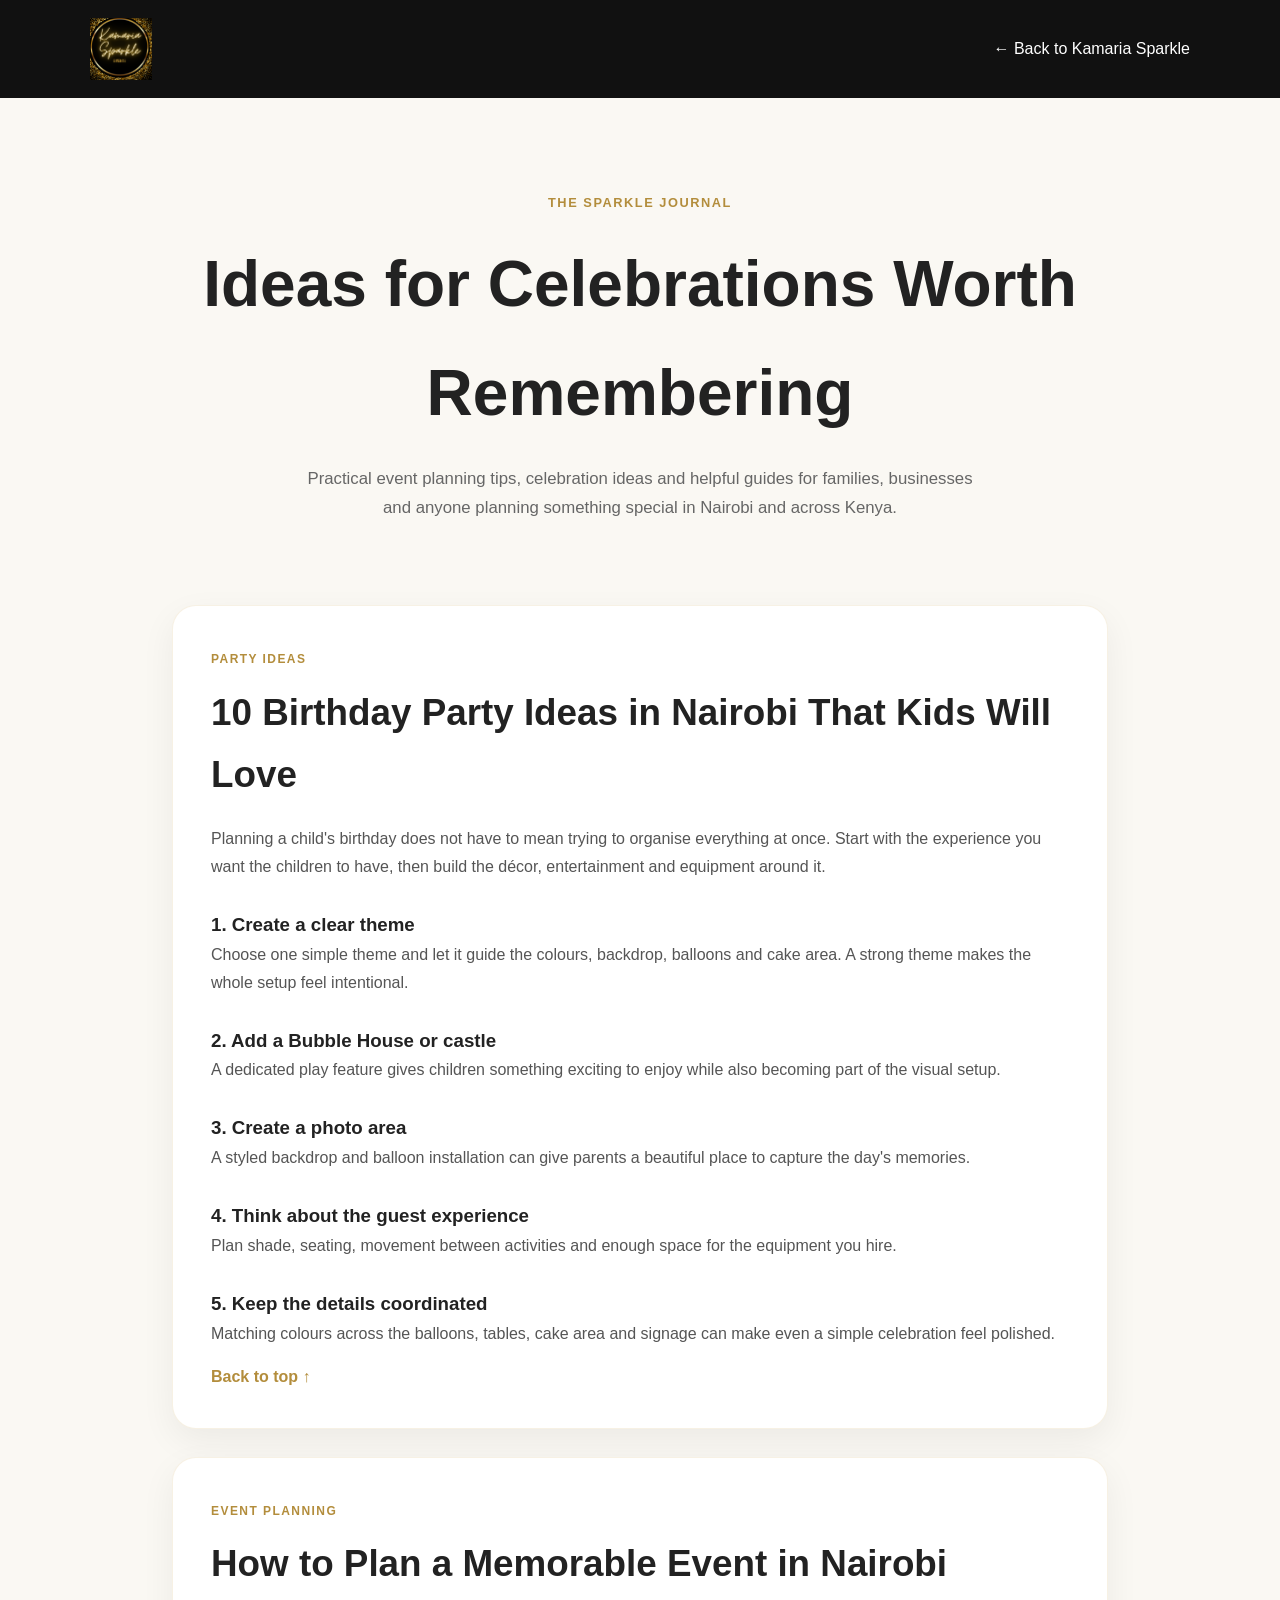
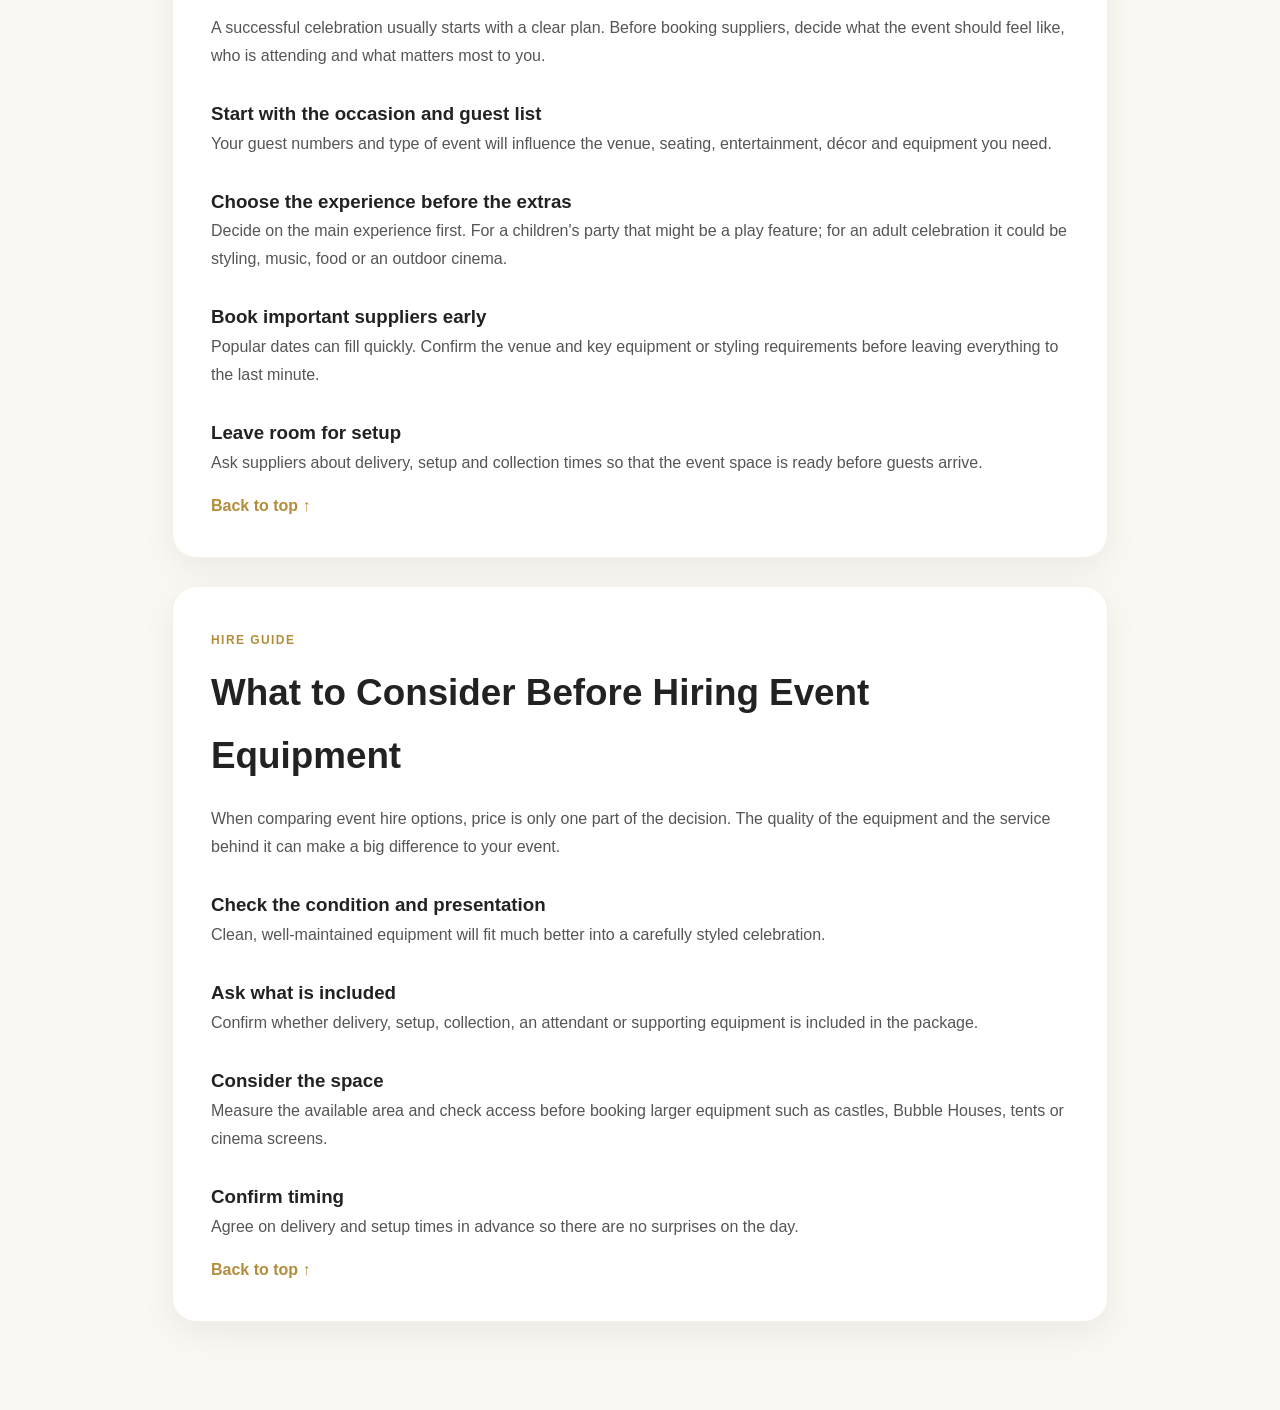
==== journal.html @ 09fc61fb "Add Sparkle Journal and update navigation" ====
<!DOCTYPE html>
<html lang="en">
<head>
<meta charset="UTF-8">
<meta name="viewport" content="width=device-width, initial-scale=1.0">
<title>The Sparkle Journal | Kamaria Sparkle Events</title>
<meta name="description" content="Event planning ideas, party tips, décor inspiration and event hire guides from Kamaria Sparkle Events in Nairobi, Kenya.">
<link rel="icon" href="assets/images/logos/logo.png">
<link rel="stylesheet" href="assets/css/style.css">
<style>
body{margin:0;background:#faf8f3;color:#222;font-family:Arial,sans-serif}
.topbar{background:#111;color:#fff;padding:18px 22px}
.topbar-inner{max-width:1100px;margin:auto;display:flex;align-items:center;justify-content:space-between;gap:20px}
.topbar img{height:62px;width:auto}
.topbar a{color:#fff;text-decoration:none}
.journal-wrap{max-width:980px;margin:0 auto;padding:60px 22px}
.journal-hero{text-align:center;padding:30px 0 55px}
.journal-hero .tag{display:inline-block;color:#b38d3c;font-weight:700;letter-spacing:.12em;text-transform:uppercase;font-size:.8rem;margin-bottom:16px}
.journal-hero h1{font-size:clamp(2.3rem,5vw,4rem);margin:0 0 18px}
.journal-hero p{max-width:680px;margin:auto;line-height:1.7;color:#666;font-size:1.05rem}
.article{background:#fff;border-radius:24px;padding:38px;margin:28px 0;box-shadow:0 12px 35px rgba(0,0,0,.06);border:1px solid rgba(199,163,77,.15)}
.article .category{color:#b38d3c;font-size:.75rem;font-weight:700;letter-spacing:.12em}
.article h2{font-size:clamp(1.6rem,3vw,2.3rem);margin:10px 0 18px}
.article h3{margin-top:28px}
.article p,.article li{line-height:1.75;color:#555}
.back{display:inline-flex;margin-top:15px;color:#b38d3c;font-weight:700;text-decoration:none}
@media(max-width:650px){.topbar-inner{flex-direction:column}.article{padding:26px}}
</style>
</head>
<body>
<header class="topbar">
<div class="topbar-inner">
<a href="index.html"><img src="assets/images/logos/logo-header.png" alt="Kamaria Sparkle Events"></a>
<a href="index.html">← Back to Kamaria Sparkle</a>
</div>
</header>
<main class="journal-wrap">
<section class="journal-hero">
<span class="tag">The Sparkle Journal</span>
<h1>Ideas for Celebrations Worth Remembering</h1>
<p>Practical event planning tips, celebration ideas and helpful guides for families, businesses and anyone planning something special in Nairobi and across Kenya.</p>
</section>
<article class="article" id="birthday-party-ideas">
<span class="category">PARTY IDEAS</span>
<h2>10 Birthday Party Ideas in Nairobi That Kids Will Love</h2>
<p>Planning a child's birthday does not have to mean trying to organise everything at once. Start with the experience you want the children to have, then build the décor, entertainment and equipment around it.</p>
<h3>1. Create a clear theme</h3>
<p>Choose one simple theme and let it guide the colours, backdrop, balloons and cake area. A strong theme makes the whole setup feel intentional.</p>
<h3>2. Add a Bubble House or castle</h3>
<p>A dedicated play feature gives children something exciting to enjoy while also becoming part of the visual setup.</p>
<h3>3. Create a photo area</h3>
<p>A styled backdrop and balloon installation can give parents a beautiful place to capture the day's memories.</p>
<h3>4. Think about the guest experience</h3>
<p>Plan shade, seating, movement between activities and enough space for the equipment you hire.</p>
<h3>5. Keep the details coordinated</h3>
<p>Matching colours across the balloons, tables, cake area and signage can make even a simple celebration feel polished.</p>
<a class="back" href="#top">Back to top ↑</a>
</article>
<article class="article" id="event-planning-nairobi">
<span class="category">EVENT PLANNING</span>
<h2>How to Plan a Memorable Event in Nairobi</h2>
<p>A successful celebration usually starts with a clear plan. Before booking suppliers, decide what the event should feel like, who is attending and what matters most to you.</p>
<h3>Start with the occasion and guest list</h3>
<p>Your guest numbers and type of event will influence the venue, seating, entertainment, décor and equipment you need.</p>
<h3>Choose the experience before the extras</h3>
<p>Decide on the main experience first. For a children's party that might be a play feature; for an adult celebration it could be styling, music, food or an outdoor cinema.</p>
<h3>Book important suppliers early</h3>
<p>Popular dates can fill quickly. Confirm the venue and key equipment or styling requirements before leaving everything to the last minute.</p>
<h3>Leave room for setup</h3>
<p>Ask suppliers about delivery, setup and collection times so that the event space is ready before guests arrive.</p>
<a class="back" href="#top">Back to top ↑</a>
</article>
<article class="article" id="event-equipment-hire">
<span class="category">HIRE GUIDE</span>
<h2>What to Consider Before Hiring Event Equipment</h2>
<p>When comparing event hire options, price is only one part of the decision. The quality of the equipment and the service behind it can make a big difference to your event.</p>
<h3>Check the condition and presentation</h3>
<p>Clean, well-maintained equipment will fit much better into a carefully styled celebration.</p>
<h3>Ask what is included</h3>
<p>Confirm whether delivery, setup, collection, an attendant or supporting equipment is included in the package.</p>
<h3>Consider the space</h3>
<p>Measure the available area and check access before booking larger equipment such as castles, Bubble Houses, tents or cinema screens.</p>
<h3>Confirm timing</h3>
<p>Agree on delivery and setup times in advance so there are no surprises on the day.</p>
<a class="back" href="#top">Back to top ↑</a>
</article>
</main>
</body>
</html>
---- assets/css/style.css ----
/* ==========================================================
   KAMARIA SPARKLE EVENTS
   Version 3.0
   Luxury Theme
========================================================== */

/* ==========================================================
   GOOGLE FONT
========================================================== */

@import url('https://fonts.googleapis.com/css2?family=Poppins:wght@300;400;500;600;700&display=swap');

/* ==========================================================
   ROOT VARIABLES
========================================================== */

:root{

    --primary:#C8A95A;

    --secondary:#F8F5F0;

    --accent:#E8D9C5;

    --dark:#2F2F2F;

    --light:#FFFFFF;

    --text:#666666;

    --border:#ECECEC;

    --shadow:0 15px 35px rgba(0,0,0,.08);

    --radius:18px;

    --transition:.35s ease;

}

/* ==========================================================
   RESET
========================================================== */

*{

    margin:0;

    padding:0;

    box-sizing:border-box;

}

html{

    scroll-behavior:smooth;

}

body{

    font-family:'Poppins',sans-serif;

    background:var(--secondary);

    color:var(--dark);

    line-height:1.7;

    overflow-x:hidden;

}

img{

    width:100%;

    display:block;

}

a{

    text-decoration:none;

    color:inherit;

}

ul{

    list-style:none;

}

.container{

    width:min(1200px,90%);

    margin:auto;

}

/* ==========================================================
   SECTION TITLES
========================================================== */

.section-header{

    text-align:center;

    margin-bottom:60px;

}

.section-header h2{

    font-size:2.5rem;

    color:var(--dark);

    margin-bottom:15px;

    font-weight:700;

}

.section-header p{

    max-width:700px;

    margin:auto;

    color:var(--text);

    font-size:1.05rem;

}
/* ==========================================================
   HEADER
========================================================== */

#header{

    position:fixed;

    top:18px;

    left:50%;

    transform:translateX(-50%);

    width:min(1280px,95%);

    z-index:9999;

    transition:all .35s ease;

}

#header.scrolled{

    top:10px;

}

/* ==========================================================
   NAVBAR
========================================================== */

.navbar{

    display:flex;

    align-items:center;

    justify-content:space-between;

    min-height:82px;

    padding:0 30px;

    background:rgba(18,18,18,.96);

    backdrop-filter:blur(18px);

    -webkit-backdrop-filter:blur(18px);

    border-radius:22px;

    border:1px solid rgba(255,255,255,.08);

    box-shadow:0 18px 40px rgba(0,0,0,.18);

    transition:all .35s ease;

}

/* ==========================================================
   LOGO
========================================================== */

.logo{

    display:flex;

    align-items:center;

    flex-shrink:0;

}

.logo img{

    width:150px;

    transition:all .35s ease;

}

.logo:hover img{

    transform:scale(1.04);

}

/* ==========================================================
   NAVIGATION
========================================================== */

.nav-links{

    display:flex;

    align-items:center;

    gap:48px;

}

.nav-links li{

    list-style:none;

}

.nav-links a{

    position:relative;

    display:flex;

    align-items:center;

    gap:10px;

    color:#FFFFFF;

    font-size:.96rem;

    font-weight:500;

    transition:all .35s ease;

}

.nav-links a span{

    transition:all .35s ease;

}

/* ==========================================================
   ICONS
========================================================== */

.nav-links a i{

    color:var(--primary);

    font-size:16px;

    transition:all .35s ease;

}

/* ==========================================================
   HOVER
========================================================== */

.nav-links a:hover{

    color:var(--primary);

}

.nav-links a:hover i{

    color:#FFD979;

    transform:translateY(-2px) scale(1.08);

}

/* ==========================================================
   ACTIVE MENU
========================================================== */

.nav-links a.active{

    color:#FFFFFF;

}

.nav-links a.active i{

    color:#FFD979;

}

/* ==========================================================
   UNDERLINE ANIMATION
========================================================== */

.nav-links a::after{

    content:"";

    position:absolute;

    left:0;

    bottom:-10px;

    width:0;

    height:2px;

    background:var(--primary);

    border-radius:20px;

    transition:all .35s ease;

}

.nav-links a:hover::after,

.nav-links a.active::after{

    width:100%;

}
/* ==========================================================
   RIGHT SIDE
========================================================== */

.nav-right{

    display:flex;

    align-items:center;

    gap:18px;

}

/* ==========================================================
   BOOK NOW BUTTON
========================================================== */

.nav-btn{

    display:flex;

    align-items:center;

    justify-content:center;

    gap:10px;

    background:var(--primary);

    color:#FFFFFF;

    padding:14px 32px;

    border-radius:50px;

    font-size:.95rem;

    font-weight:600;

    box-shadow:0 12px 28px rgba(200,169,90,.30);

    transition:all .35s ease;

}

.nav-btn i{

    font-size:18px;

}

.nav-btn:hover{

    background:#D6B05C;

    color:#FFFFFF;

    transform:translateY(-3px);

    box-shadow:0 18px 38px rgba(200,169,90,.45);

}

/* ==========================================================
   MOBILE MENU BUTTON
========================================================== */

.menu-toggle{

    display:none;

    align-items:center;

    justify-content:center;

    width:48px;

    height:48px;

    border:none;

    background:transparent;

    color:#FFFFFF;

    border-radius:12px;

    cursor:pointer;

    transition:all .35s ease;

}

.menu-toggle i{

    font-size:24px;

}

.menu-toggle:hover{

    background:rgba(255,255,255,.08);

}

/* ==========================================================
   TABLET
========================================================== */

@media(max-width:1100px){

    .navbar{

        padding:0 22px;

    }

    .nav-links{

        gap:30px;

    }

}



/* ==========================================================
   MOBILE
========================================================== */

@media(max-width:992px){

    .menu-toggle{

        display:flex;

    }

    .nav-btn{

        display:none;

    }

    .nav-links{

        position:absolute;

        top:95px;

        left:50%;

        transform:translate(-50%,-20px);

        width:95%;

        z-index:10000;

        display:flex;

        flex-direction:column;

        align-items:flex-start;

        gap:0;

        padding:18px 0;

        background:#181818;

        border-radius:22px;

        border:1px solid rgba(255,255,255,.08);

        box-shadow:0 18px 40px rgba(0,0,0,.28);

        opacity:0;

        visibility:hidden;

        pointer-events:none;

        transition:
         opacity .35s ease,
         transform .35s ease,
         visibility .35s ease;

    }

    .nav-links.active{

        opacity:1;

        visibility:visible;

        pointer-events:auto;
        transform:translate(-50%,0);
        z-index:10000;

    }

    .nav-links li{

        width:100%;

    }

    .nav-links a{

        width:100%;

        justify-content:flex-start;

        padding:16px 28px;

    }

    .nav-links a:hover{

        background:rgba(255,255,255,.05);

    }

    .nav-links a::after{

        display:none;

    }

}

/* ==========================================================
   SMALL TABLETS
========================================================== */

@media(max-width:768px){

    #header{

        width:96%;

        top:10px;

    }

    .navbar{

        min-height:76px;

    }

    .logo img{

        width:135px;

    }

}

/* ==========================================================
   PHONES
========================================================== */

@media(max-width:480px){

    .navbar{

        padding:0 18px;

    }

    .logo img{

        width:120px;

    }

    .nav-links{

        width:96%;

    }

}

/* ==========================================================
   SMOOTH TRANSITIONS
========================================================== */

.logo,
.nav-links a,
.nav-btn,
.menu-toggle{

    transition:all .35s ease;

}
/* ==========================================================
   GLOBAL BUTTONS
========================================================== */

.btn-primary{

    display:inline-block;

    background:var(--primary);

    color:white;

    padding:15px 34px;

    border-radius:50px;

    font-weight:600;

    transition:var(--transition);

    box-shadow:var(--shadow);

}

.btn-primary:hover{

    transform:translateY(-4px);

}

.btn-secondary{

    display:inline-block;

    padding:15px 34px;

    border:2px solid var(--primary);

    border-radius:50px;

    background:white;

    color:var(--primary);

    font-weight:600;

    transition:var(--transition);

}

.btn-secondary:hover{

    background:var(--primary);

    color:white;

}
/* ==========================================================
   HERO SECTION
========================================================== */

#hero{

    position:relative;

    min-height:100vh;

    display:flex;

    align-items:center;

    justify-content:center;

    overflow:hidden;

    background: url("../images/hero/hero-bg.jpg") center center / cover no-repeat;

}

/* ==========================================================
   HERO OVERLAY
========================================================== */

.hero-overlay{

    position:absolute;

    inset:0;

    background:linear-gradient(
        rgba(0,0,0,.58),
        rgba(0,0,0,.58)
    );

    z-index:1;

}

/* ==========================================================
   HERO CONTAINER
========================================================== */

.hero-container{

    position:relative;

    z-index:2;

    display:flex;

    align-items:center;

    justify-content:center;

    text-align:center;

    min-height:100vh;

}

/* ==========================================================
   HERO CONTENT
========================================================== */

.hero-content{

    max-width:920px;

    margin:auto;

    padding-top:110px;

}

/* ==========================================================
   HERO TAG
========================================================== */

.hero-tag{

    display:inline-flex;

    align-items:center;

    justify-content:center;

    padding:10px 24px;

    margin-bottom:28px;

    background:rgba(255,255,255,.12);

    border:1px solid rgba(255,255,255,.15);

    backdrop-filter:blur(8px);

    border-radius:50px;

    color:#FFD979;

    font-size:.95rem;

    font-weight:600;

    letter-spacing:.4px;

}

/* ==========================================================
   HERO TITLE
========================================================== */

.hero-content h1{

    font-size:5rem;

    line-height:1.05;

    font-weight:700;

    color:#FFFFFF;

    margin-bottom:20px;

    text-shadow:0 10px 30px rgba(0,0,0,.35);

}

/* ==========================================================
   HERO SUBTITLE
========================================================== */

.hero-content h2{

    display:inline-block;

    margin:35px auto;

    padding:14px 28px;

    border:1px solid rgba(200,169,90,.35);

    border-radius:50px;

    background:rgba(200,169,90,.10);

    color:#F4D06F;

    font-size:1.15rem;

    font-weight:600;

    letter-spacing:2px;

    text-transform:uppercase;

    text-shadow:0 0 12px rgba(244,208,111,.30);

    backdrop-filter:blur(8px);

}

/* ==========================================================
   HERO DESCRIPTION
========================================================== */

.hero-content p{

    max-width:760px;

    margin:auto;

    color:rgba(255,255,255,.92);

    font-size:1.15rem;

    line-height:1.9;

}

/* ==========================================================
   HERO BUTTONS
========================================================== */

.hero-buttons{

    display:flex;

    justify-content:center;

    align-items:center;

    gap:22px;

    margin-top:45px;

    flex-wrap:wrap;

}

.hero-buttons .btn-primary,

.hero-buttons .btn-secondary{

    display:inline-flex;

    align-items:center;

    justify-content:center;

    gap:12px;

    min-width:240px;

    height:60px;

    border-radius:50px;

    font-size:1rem;

    font-weight:600;

    transition:all .35s ease;

}

.hero-buttons .btn-primary{

    background:var(--primary);

    color:#FFFFFF;

    box-shadow:0 15px 35px rgba(200,169,90,.35);

}

.hero-buttons .btn-primary:hover{

    transform:translateY(-4px);

    box-shadow:0 22px 45px rgba(200,169,90,.45);

}

.hero-buttons .btn-secondary{

    background:transparent;

    color:#FFFFFF;

    border:2px solid rgba(255,255,255,.75);

}

.hero-buttons .btn-secondary:hover{

    background:#FFFFFF;

    color:var(--dark);

}

/* ==========================================================
   HERO FEATURES
========================================================== */

.hero-features{

    display:flex;

    justify-content:center;

    gap:45px;

    margin-top:45px;

    flex-wrap:wrap;

}
.hero-features div{

    display:flex;

    align-items:center;

    gap:10px;

    color:#ffffff;

    font-weight:500;

    font-size:.98rem;

}
.hero-features i{

    color:#F4D06F;

    font-size:1rem;

}
/* ==========================================================
   SCROLL INDICATOR
========================================================== */

.scroll-indicator{

    position:absolute;

    left:50%;

    bottom:30px;

    transform:translateX(-50%);

    z-index:3;

}

.scroll-indicator a{

    display:flex;

    flex-direction:column;

    align-items:center;

    gap:8px;

    color:#FFFFFF;

    font-size:.9rem;

    transition:.35s;

}

.scroll-indicator a:hover{

    color:var(--primary);

}

.scroll-indicator i{

    font-size:18px;

    animation:bounce 2s infinite;

}

@keyframes bounce{

    0%,20%,50%,80%,100%{

        transform:translateY(0);

    }

    40%{

        transform:translateY(8px);

    }

    60%{

        transform:translateY(4px);

    }

}

/* ==========================================================
   LUXURY INFORMATION BAR
========================================================== */

.hero-bar{

    background:#111111;

    padding:20px 0;

    border-top:1px solid rgba(255,255,255,.08);

    border-bottom:1px solid rgba(255,255,255,.08);

}

.hero-bar-content{

    display:flex;

    justify-content:center;

    align-items:center;

    flex-wrap:wrap;

    gap:22px;

    color:#FFFFFF;

    font-size:.95rem;

    font-weight:500;

}

.hero-bar-content span{

    width:6px;

    height:6px;

    background:var(--primary);

    border-radius:50%;

}

/* ==========================================================
   RESPONSIVE
========================================================== */

@media(max-width:992px){

    .hero-content{

        padding-top:90px;

    }

    .hero-content h1{

        font-size:3.9rem;

    }

    .hero-content h2{

        font-size:1.25rem;

    }

}

@media(max-width:768px){

    #hero{

        min-height:88vh;

    }

    .hero-content{

        padding-top:80px;

    }

    .hero-content h1{

        font-size:3rem;

    }

    .hero-content h2{

        font-size:1.1rem;

    }

    .hero-content p{

        font-size:1rem;

    }

    .hero-features{

        flex-direction:column;

        gap:16px;

    }

    .hero-buttons{

        flex-direction:column;

        width:100%;

    }

    .hero-buttons .btn-primary,

    .hero-buttons .btn-secondary{

        width:100%;

        max-width:320px;

    }

}

@media(max-width:480px){

    .hero-tag{

        font-size:.82rem;

        padding:9px 18px;

    }

    .hero-content h1{

        font-size:2.4rem;

    }

    .hero-content h2{

        font-size:1rem;

    }

    .hero-bar-content{

        flex-direction:column;

        gap:14px;

    }

    .hero-bar-content span{

        display:none;

    }

}
/*==========================================================
  PLAN MY EVENT
==========================================================*/

.plan-section{

    padding:100px 0;

    background:#F8F6F2;

}

.plan-section .container{

    max-width:1400px;

    margin:auto;

    padding:0 40px;

}

/*----------------------------------------------------------
SECTION INTRO
----------------------------------------------------------*/

.section-tag{

    display:inline-block;

    padding:12px 26px;

    border-radius:50px;

    background:rgba(200,169,90,.12);

    border:1px solid rgba(200,169,90,.25);

    color:var(--primary);

    font-size:.95rem;

    font-weight:600;

    letter-spacing:1px;

    margin-bottom:25px;

}

.section-title{

    font-size:3rem;

    font-weight:800;

    color:var(--dark);

    margin-bottom:20px;

}

.section-description{

    max-width:720px;

    margin:0 auto 70px;

    color:#666;

    line-height:1.9;

    font-size:1.08rem;

}

/*----------------------------------------------------------
GRID
----------------------------------------------------------*/

.plan-grid{

    display:grid;

    grid-template-columns:repeat(3,1fr);

    gap:35px;

}
/*----------------------------------------------------------
PLAN CARDS
----------------------------------------------------------*/

.plan-card{

    background:#ffffff;

    border-radius:22px;

    overflow:hidden;

    box-shadow:0 15px 40px rgba(0,0,0,.08);

    transition:all .45s ease;

    position:relative;

    border:1px solid transparent;

}

.plan-card:hover{

    transform:translateY(-12px);

    border-color:rgba(200,169,90,.45);

    box-shadow:0 25px 60px rgba(0,0,0,.15);

}

.plan-card img{

    width:100%;

    height:260px;

    display:block;

    object-fit:cover;

    transition:transform .6s ease;

}

.plan-card:hover img{

    transform:scale(1.08);

}

.plan-content{

    padding:35px 30px;

}

.plan-content i{

    font-size:2rem;

    color:var(--primary);

    margin-bottom:18px;

}

.plan-content h3{

    font-size:1.6rem;

    color:var(--dark);

    margin-bottom:15px;

    font-weight:700;

}

.plan-content p{

    color:#666;

    line-height:1.8;

    margin-bottom:28px;

    min-height:85px;

}

.plan-link{

    display:inline-flex;

    align-items:center;

    gap:10px;

    color:var(--primary);

    font-weight:700;

    text-decoration:none;

    transition:all .3s ease;

}

.plan-link i{

    font-size:.9rem;

    margin:0;

    transition:transform .3s ease;

}

.plan-link:hover{

    color:#000;

}

.plan-link:hover i{

    transform:translateX(6px);

}

/*----------------------------------------------------------
RESPONSIVE
----------------------------------------------------------*/

@media(max-width:1100px){

    .plan-grid{

        grid-template-columns:repeat(2,1fr);

    }

}

@media(max-width:768px){

    .plan-section{

        padding:80px 20px;

    }

    .section-title{

        font-size:2.2rem;

    }

    .section-description{

        margin-bottom:50px;

    }

    .plan-grid{

        grid-template-columns:1fr;

        gap:30px;

    }

    .plan-card img{

        height:240px;

    }

}
/*==========================================================
STATISTICS
==========================================================*/

.stats{

    padding:90px 0;

    background:linear-gradient(180deg,#fffdf9 0%,#f8f4ec 100%);

}

.stats .container{

    max-width:1400px;

    margin:auto;

    padding:0 40px;

}

/*================ HEADER ================*/

.stats-header{

    text-align:center;

    max-width:850px;

    margin:0 auto 55px;

}

.stats-header .section-tag{

    display:inline-flex;

    align-items:center;

    gap:10px;

    padding:12px 28px;

    border-radius:40px;

    background:rgba(209,170,73,.08);

    border:1px solid rgba(209,170,73,.2);

    color:var(--gold);

    font-weight:700;

    margin-bottom:25px;

}

.stats-header h2{

    font-size:clamp(2.2rem,4vw,3.3rem);

    color:var(--dark);

    margin-bottom:20px;

    line-height:1.15;

}

.stats-header p{

    font-size:1.08rem;

    color:#666;

    line-height:1.8;

}

/*================ GRID ================*/

.stats-grid{

    display:grid;

    grid-template-columns:repeat(4,1fr);

    gap:25px;

}

/*================ CARD ================*/

.stat-card{

    background:#fff;

    border-radius:22px;

    padding:20px;

    text-align:center;

    border:1px solid rgba(209,170,73,.15);

    box-shadow:0 15px 40px rgba(0,0,0,.08);

    transition:.35s;

    position:relative;

    overflow:hidden;

}

.stat-card::before{

    content:"";

    position:absolute;

    top:0;

    left:0;

    width:100%;

    height:3px;

    background:linear-gradient(90deg,#D1AA49,#F7D978);

}

.stat-card:hover{

    transform:translateY(-10px);

    box-shadow:0 28px 55px rgba(0,0,0,.14);

    border-color:rgba(209,170,73,.35);

}

/*================ ICON ================*/

.stat-icon{

    width:62px;

    height:62px;

    margin:0 auto 15px;

    border-radius:50%;

    background:#D1AA49;

    display:flex;

    align-items:center;

    justify-content:center;

    box-shadow:0 10px 25px rgba(209,170,73,.35);

    transition:.35s;

}

.stat-icon i{

    color:#fff;

    font-size:24px;

}

.stat-card:hover .stat-icon{

    transform:translateY(-3px) scale(1.08);

}

/*================ NUMBER ================*/

.stat-card h3{

    font-size:2.35rem;

    color:var(--dark);

    margin-bottom:8px;

    line-height:1;

    font-weight:800;

    transition:.3s;

}

.stat-card:hover h3{

    color:var(--gold);

}

/*================ TEXT ================*/

.stat-card p{

    margin:0;

    color:#555;

    font-size:1rem;

    font-weight:600;

    line-height:1.45;

}

/*================ RESPONSIVE ================*/

@media(max-width:1200px){

    .stats-grid{

        grid-template-columns:repeat(2,1fr);

    }

}

@media(max-width:768px){

    .stats{

        padding:70px 20px;

    }

    .stats-grid{

        grid-template-columns:1fr;

        gap:20px;

    }

    .stats-header{

        margin-bottom:45px;

    }

}
/* ==========================================================
   HIRE COLLECTION
========================================================== */

.hire{

    padding:100px 0;

    background:var(--secondary);

}

.hire-grid{

    display:grid;

    grid-template-columns:repeat(auto-fit,minmax(340px,1fr));

    gap:35px;

}

.hire-card{

    background:var(--light);

    border-radius:var(--radius);

    overflow:hidden;

    box-shadow:var(--shadow);

    transition:var(--transition);

}

.hire-card:hover{

    transform:translateY(-10px);

}

.hire-card img{

    height:250px;

    object-fit:cover;

}

.hire-content{

    padding:30px;

}

.hire-content h3{

    font-size:1.5rem;

    color:var(--dark);

    margin-bottom:15px;

}

.hire-content p{

    color:var(--text);

    margin-bottom:25px;

    min-height:90px;

}
/*==========================================================
PORTFOLIO
==========================================================*/

.portfolio{
    padding:110px 0;
    background:#faf7f2;
    position:relative;
}

.portfolio .container{
    max-width:1400px;
    margin:auto;
    padding:0 40px;
}

/*==========================================================
HEADER
==========================================================*/

.portfolio-header{
    max-width:850px;
    margin:0 auto 70px;
    text-align:center;
}

.portfolio-header .section-tag{
    display:inline-flex;
    align-items:center;
    gap:10px;
    padding:12px 28px;
    border-radius:50px;
    background:rgba(209,170,73,.08);
    border:1px solid rgba(209,170,73,.18);
    color:var(--gold);
    font-weight:700;
    margin-bottom:25px;
}

.portfolio-header h2{
    font-size:clamp(2.4rem,4vw,3.7rem);
    color:var(--dark);
    line-height:1.15;
    margin-bottom:20px;
}

.portfolio-header p{
    max-width:760px;
    margin:auto;
    color:#666;
    line-height:1.8;
    font-size:1.08rem;
}

/*==========================================================
GRID
==========================================================*/

.portfolio-grid{
    display:grid;
    grid-template-columns:repeat(2,1fr);
    gap:20px;
}

/* Featured Image */

.portfolio-item.featured{
    grid-column:1 / -1;
    height:520px;
}

/* Normal Images */

.portfolio-item{
    position:relative;
    display:block;
    height:320px;
    overflow:hidden;
    border-radius:26px;
    text-decoration:none;
    background:#eee;
}

/* Images */

.portfolio-item img{
    width:100%;
    height:100%;
    object-fit:cover;
    display:block;
    transition:.8s ease;
}

/*==========================================================
FOOTER
==========================================================*/

.portfolio-footer{
    margin-top:55px;
    text-align:center;
}

/*==========================================================
RESPONSIVE
==========================================================*/

@media(max-width:992px){

    .portfolio-grid{
        grid-template-columns:1fr;
    }

    .portfolio-item.featured{
        height:400px;
    }

    .portfolio-item{
        height:280px;
    }

}

@media(max-width:768px){

    .portfolio{

        padding:80px 20px;

    }

    .portfolio-header{

        margin-bottom:50px;

    }

    .portfolio-header h2{

        font-size:2.3rem;

    }

    .portfolio-item.featured{

        height:300px;

    }

    .portfolio-item{

        height:240px;

    }

}
/*==========================================================
PORTFOLIO OVERLAY
==========================================================*/

.portfolio-overlay{

    position:absolute;
    inset:0;

    display:flex;
    flex-direction:column;
    justify-content:flex-end;

    padding:35px;

    background:linear-gradient(
        to top,
        rgba(0,0,0,.78) 0%,
        rgba(0,0,0,.45) 35%,
        rgba(0,0,0,.10) 70%,
        rgba(0,0,0,0) 100%
    );

    transition:.45s ease;
}

/* Category */

.portfolio-overlay span{

    display:inline-block;
    width:fit-content;

    padding:7px 16px;

    margin-bottom:15px;

    border-radius:40px;

    background:rgba(209,170,73,.95);

    color:#fff;

    font-size:.78rem;

    font-weight:700;

    letter-spacing:.8px;

    text-transform:uppercase;

    box-shadow:0 10px 25px rgba(209,170,73,.30);

}

/* Title */

.portfolio-overlay h3{

    color:#fff;

    font-size:2rem;

    font-weight:800;

    line-height:1.2;

    max-width:75%;

    margin:0;

    text-shadow:0 4px 20px rgba(0,0,0,.40);

}

/*==========================================================
HOVER
==========================================================*/

.portfolio-item{

    transition:.45s ease;

}

.portfolio-item:hover{

    transform:translateY(-8px);

    box-shadow:0 30px 60px rgba(0,0,0,.18);

}

.portfolio-item:hover img{

    transform:scale(1.08);

}

.portfolio-item:hover .portfolio-overlay{

    background:linear-gradient(
        to top,
        rgba(0,0,0,.90) 0%,
        rgba(0,0,0,.55) 40%,
        rgba(0,0,0,.15) 75%,
        rgba(0,0,0,0) 100%
    );

}

.portfolio-item:hover span{

    background:#fff;

    color:var(--gold);

}

.portfolio-item:hover h3{

    transform:translateY(-4px);

}

/*==========================================================
VIEW GALLERY BUTTON
==========================================================*/

.btn-outline{

    display:inline-flex;

    align-items:center;

    gap:10px;

    padding:16px 34px;

    border:2px solid var(--gold);

    border-radius:60px;

    color:var(--gold);

    font-weight:700;

    text-decoration:none;

    transition:.35s ease;

}

.btn-outline:hover{

    background:var(--gold);

    color:#fff;

    transform:translateY(-3px);

    box-shadow:0 15px 35px rgba(209,170,73,.35);

}

.btn-outline i{

    transition:.35s;

}

.btn-outline:hover i{

    transform:translateX(5px);

}

/*==========================================================
RESPONSIVE
==========================================================*/

@media(max-width:992px){

    .portfolio-overlay{

        padding:25px;

    }

    .portfolio-overlay h3{

        font-size:1.55rem;

        max-width:100%;

    }

}

@media(max-width:768px){

    .portfolio-overlay{

        padding:20px;

    }

    .portfolio-overlay span{

        font-size:.72rem;

        padding:6px 14px;

    }

    .portfolio-overlay h3{

        font-size:1.3rem;

    }

}
/* ==========================================================
   WHY CHOOSE US
========================================================== */

.why-us{

    padding:100px 0;

    background:white;

}

.why-grid{

    display:grid;

    grid-template-columns:repeat(auto-fit,minmax(300px,1fr));

    gap:35px;

}

.why-card{

    background:var(--light);

    padding:40px 30px;

    border-radius:var(--radius);

    text-align:center;

    box-shadow:var(--shadow);

    transition:var(--transition);

}

.why-card:hover{

    transform:translateY(-10px);

}

.why-card h3{

    color:var(--primary);

    margin-bottom:18px;

    font-size:1.45rem;

}

.why-card p{

    color:var(--text);

    line-height:1.8;

}

/* ==========================================================
   REVIEWS
========================================================== */

.reviews{

    padding:100px 0;

    background:var(--secondary);

}

.review-grid{

    display:grid;

    grid-template-columns:repeat(auto-fit,minmax(320px,1fr));

    gap:35px;

}

.review-card{

    background:white;

    padding:35px;

    border-radius:var(--radius);

    box-shadow:var(--shadow);

    transition:var(--transition);

}

.review-card:hover{

    transform:translateY(-10px);

}

.stars{

    color:#FFD700;

    font-size:1.3rem;

    margin-bottom:20px;

}

.review-card p{

    color:var(--text);

    font-style:italic;

    margin-bottom:25px;

    line-height:1.9;

}

.review-card h4{

    color:var(--primary);

    font-weight:600;

}

/* ==========================================================
   COMMON SECTION SPACING
========================================================== */

.gallery,

.why-us,

.reviews{

    scroll-margin-top:100px;

}
/* ==========================================================
   CALL TO ACTION
========================================================== */

.cta{

    padding:100px 0;

    background:linear-gradient(135deg,var(--primary),#b8943e);

    color:white;

    text-align:center;

}

.cta h2{

    font-size:2.8rem;

    margin-bottom:20px;

}

.cta p{

    max-width:700px;

    margin:0 auto 40px;

    font-size:1.1rem;

    line-height:1.8;

}

.cta .btn-secondary{

    background:white;

    color:var(--primary);

    border:2px solid white;

}

.cta .btn-secondary:hover{

    background:transparent;

    color:white;

}

/* ==========================================================
   FOOTER
========================================================== */

footer{

    background:#1f1f1f;

    color:#d9d9d9;

    padding:70px 0 0;

}

.footer-container{

    display:grid;

    grid-template-columns:2fr 1fr 1fr;

    gap:50px;

    align-items:flex-start;

}

.footer-logo img{

    width:180px;

    margin-bottom:20px;

}

.footer-logo p{

    line-height:1.8;

    color:#bdbdbd;

}

.footer-links h3,

.footer-contact h3{

    color:white;

    margin-bottom:20px;

}

.footer-links ul{

    display:flex;

    flex-direction:column;

    gap:12px;

}

.footer-links a{

    transition:var(--transition);

}

.footer-links a:hover{

    color:var(--primary);

}

.footer-contact p{

    margin-bottom:12px;

}

.footer-contact .btn-primary{

    margin-top:20px;

}

.footer-bottom{

    margin-top:60px;

    padding:25px;

    text-align:center;

    border-top:1px solid rgba(255,255,255,.08);

    font-size:.95rem;

}

/* ==========================================================
   ANIMATIONS
========================================================== */

@keyframes fadeUp{

    from{

        opacity:0;

        transform:translateY(40px);

    }

    to{

        opacity:1;

        transform:translateY(0);

    }

}

.hero-content,

.stat-card,

.hire-card,

.style-card,

.gallery-item,

.why-card,

.review-card{

    animation:fadeUp .8s ease both;

}

/* ==========================================================
   RESPONSIVE DESIGN
========================================================== */

@media(max-width:992px){

    .navbar{

        flex-wrap:wrap;

    }

    .nav-links{

        gap:20px;

    }

    .hero-content h1{

        font-size:3rem;

    }

    .footer-container{

        grid-template-columns:1fr;

        text-align:center;

    }

    .footer-logo img{

        margin:0 auto 20px;

    }

}

@media(max-width:768px){

    .menu-toggle{

        display:block;

    }

    .nav-links{

        display:flex;

    }

    .nav-btn{

        display:none;

    }

    .hero{

        padding:140px 20px 90px;

    }

    .hero-content h1{

        font-size:2.4rem;

    }

    .hero-content p{

        font-size:1rem;

    }

    .hero-buttons{

        flex-direction:column;

    }

    .btn-primary,

    .btn-secondary{

        width:100%;

        text-align:center;

    }

    .section-header h2{

        font-size:2rem;

    }

}

@media(max-width:480px){

    .container{

        width:92%;

    }

    .hero-content h1{

        font-size:2rem;

    }

    .stat-card h2{

        font-size:2rem;

    }

    .hire-grid,

    .styling-grid,

    .gallery-grid,

    .why-grid,

    .review-grid{

        grid-template-columns:1fr;

    }

}
/*==========================================================
SCROLL REVEAL ANIMATIONS
==========================================================*/

.reveal{

    opacity:0;

    transform:translateY(50px);

    transition:all .8s ease;

}

.reveal.active{

    opacity:1;

    transform:translateY(0);

}

/* Elegant stagger */

.plan-card:nth-child(1){

    transition-delay:.05s;

}

.plan-card:nth-child(2){

    transition-delay:.12s;

}

.plan-card:nth-child(3){

    transition-delay:.19s;

}

.plan-card:nth-child(4){

    transition-delay:.26s;

}

.plan-card:nth-child(5){

    transition-delay:.33s;

}

.plan-card:nth-child(6){
]
    transition-delay:.40s;

}
/* ==========================================
FLOATING WHATSAPP BUTTON
========================================== */

.floating-whatsapp{
    position:fixed;
    right:24px;
    bottom:24px;

    width:62px;
    height:62px;

    border-radius:50%;

    background:#25D366;

    color:#fff;

    display:flex;
    justify-content:center;
    align-items:center;

    font-size:30px;

    text-decoration:none;

    box-shadow:0 12px 30px rgba(0,0,0,.25);

    z-index:999;

    transition:.3s;
}

.floating-whatsapp:hover{
    transform:translateY(-6px) scale(1.08);
}

@media(max-width:768px){

    .floating-whatsapp{

        width:58px;
        height:58px;

        right:18px;
        bottom:18px;

        font-size:28px;

    }

}
/* ==========================================================
   PREMIUM LIGHTBOX
========================================================== */

#lightbox{

    position:fixed;

    inset:0;

    background:rgba(0,0,0,.94);

    display:flex;

    justify-content:center;

    align-items:center;

    gap:25px;

    opacity:0;

    visibility:hidden;

    transition:.35s ease;

    z-index:99999;

}

#lightbox.active{

    opacity:1;

    visibility:visible;

}

.lightbox-content{

    position:relative;

    display:flex;

    flex-direction:column;

    align-items:center;

}

#lightbox-image{

    max-width:90vw;

    max-height:85vh;

    border-radius:14px;

    box-shadow:0 30px 90px rgba(0,0,0,.55);

    transform:scale(.9);

    transition:.35s ease;

}

#lightbox.active #lightbox-image{

    transform:scale(1);

}

.close-lightbox{

    position:absolute;

    top:-55px;

    right:0;

    color:#fff;

    font-size:42px;

    cursor:pointer;

    transition:.3s;

}

.close-lightbox:hover{

    color:#d4af37;

    transform:rotate(90deg);

}

.lightbox-prev,
.lightbox-next{

    width:60px;

    height:60px;

    border:none;

    border-radius:50%;

    background:#d4af37;

    color:#fff;

    font-size:22px;

    cursor:pointer;

    transition:.3s;

    display:flex;

    justify-content:center;

    align-items:center;

}

.lightbox-prev:hover,
.lightbox-next:hover{

    transform:scale(1.1);

    background:#b89225;

}

.lightbox-counter{

    margin-top:18px;

    color:#fff;

    font-size:16px;

    letter-spacing:2px;

}

@media(max-width:768px){

    #lightbox{

        gap:10px;

    }

    .lightbox-prev,
    .lightbox-next{

        width:48px;

        height:48px;

        font-size:18px;

    }

    .close-lightbox{

        top:-45px;

        font-size:34px;

    }

    #lightbox-image{

        max-width:95vw;

    }

}
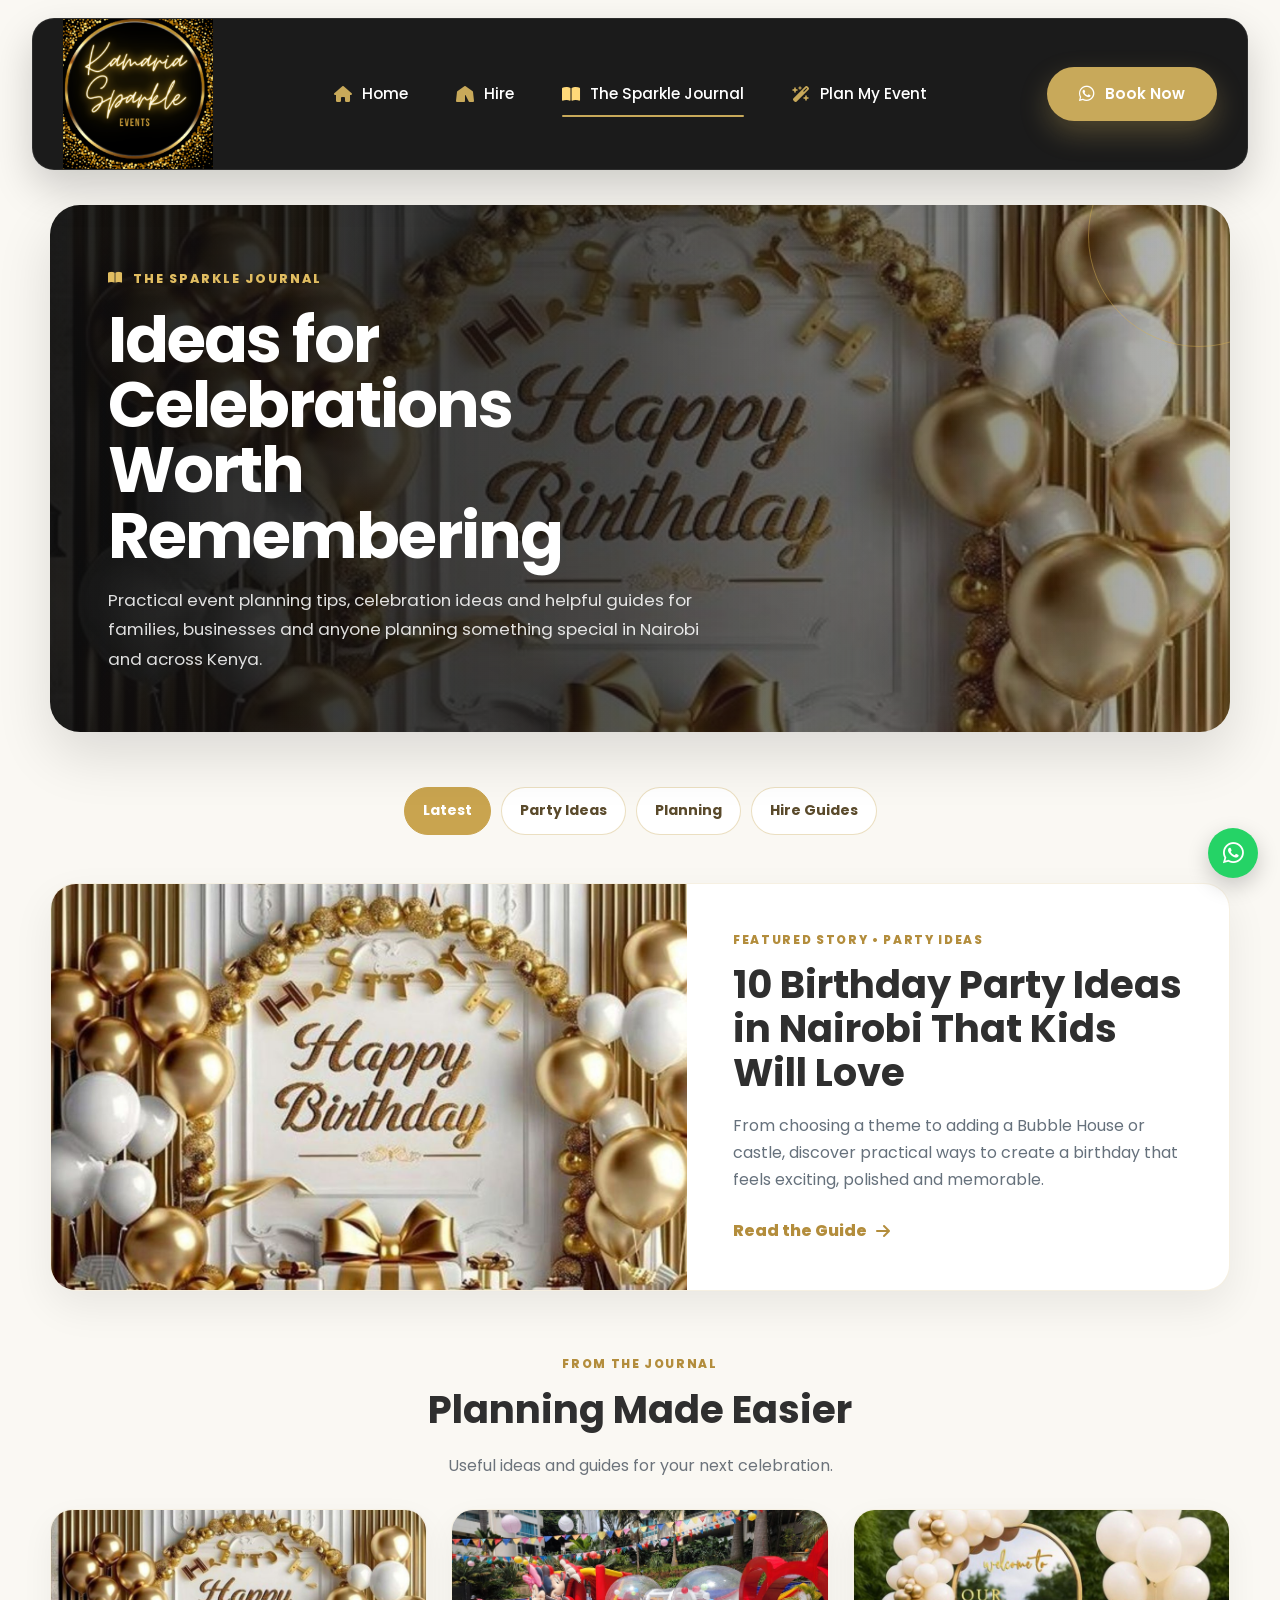
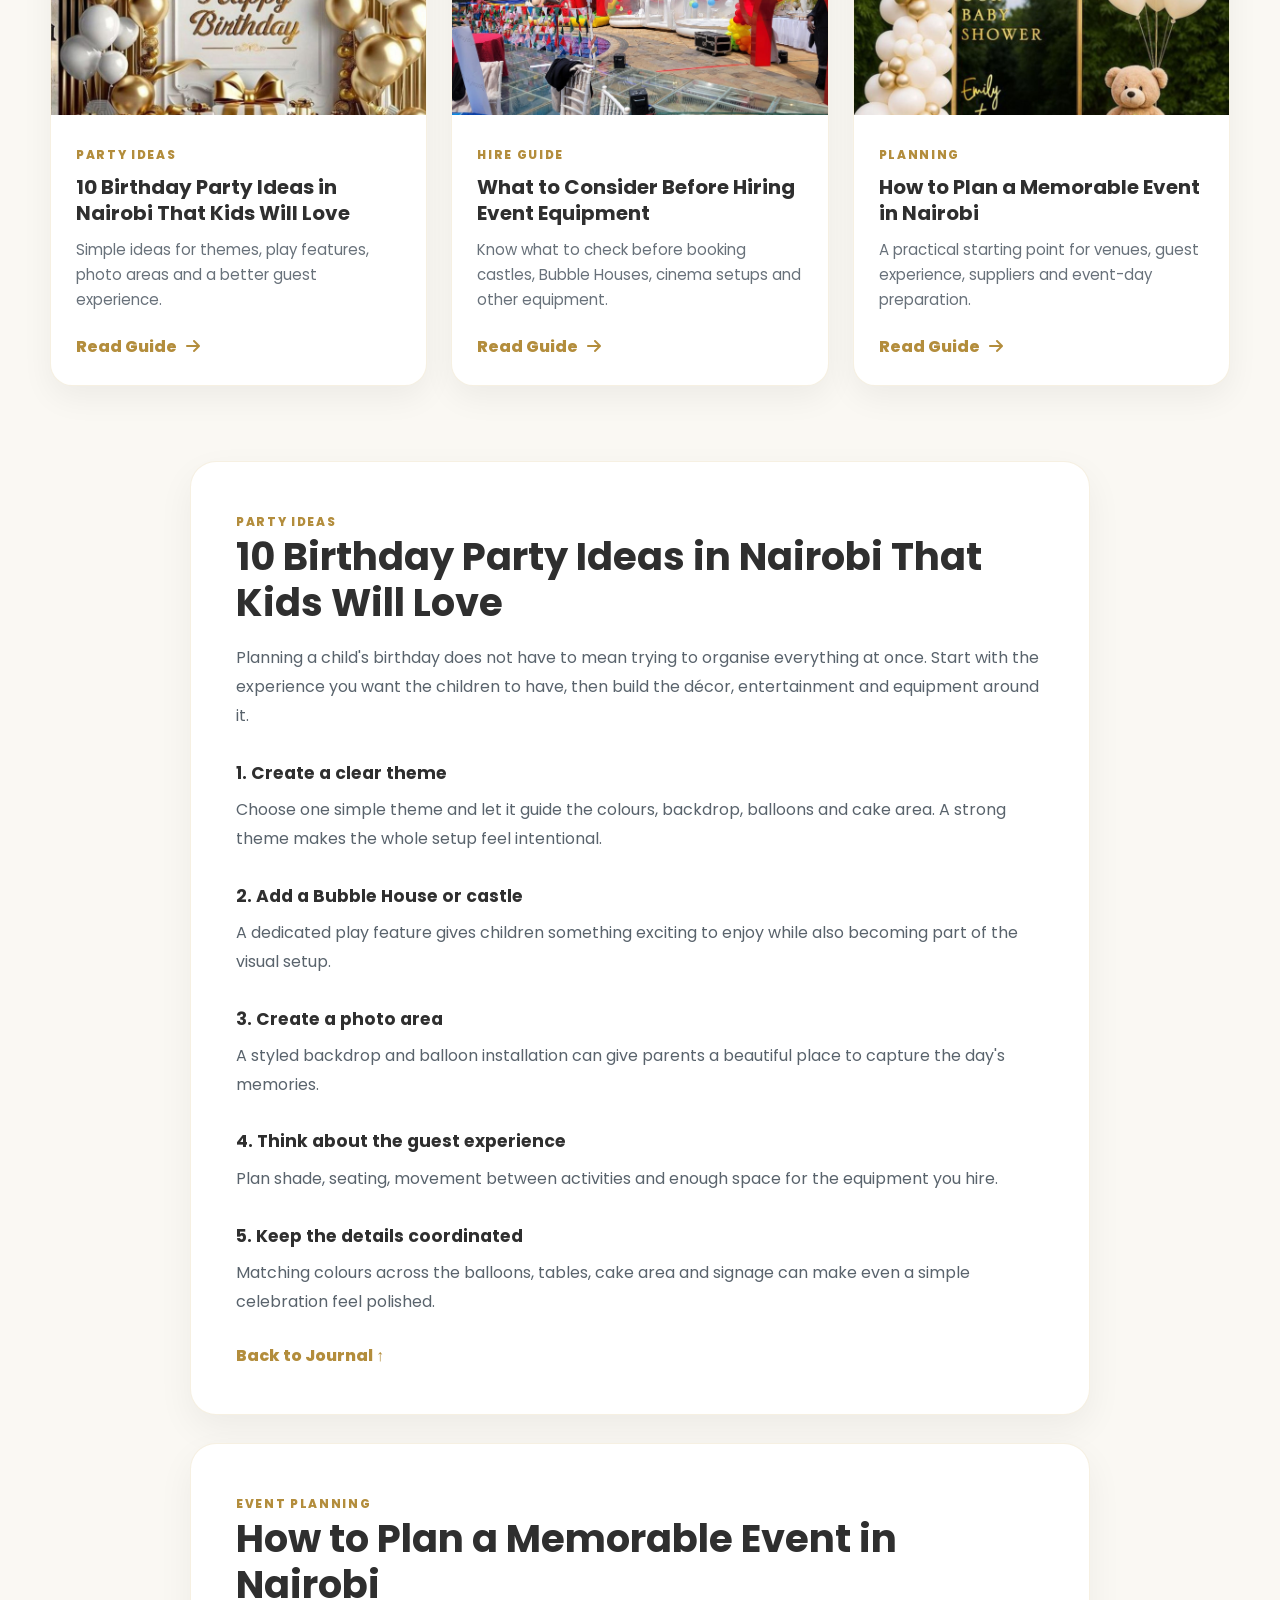
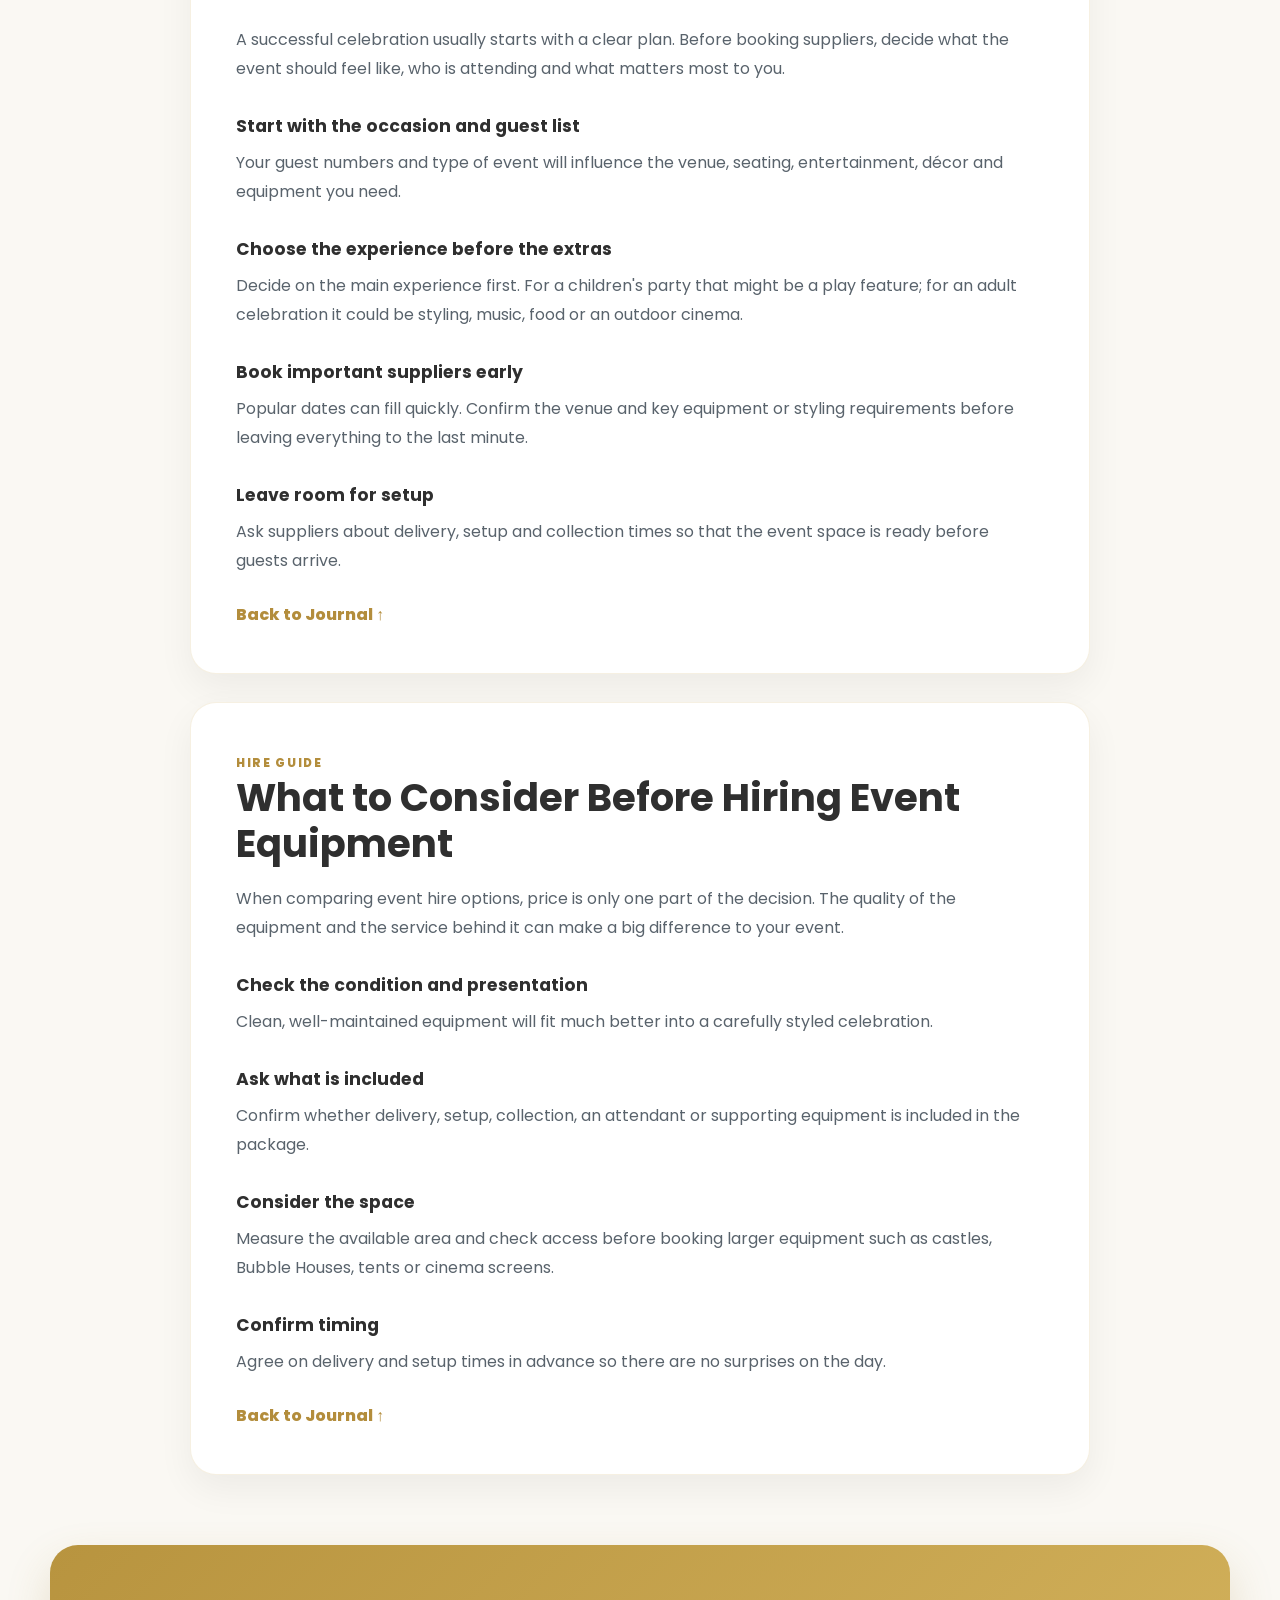
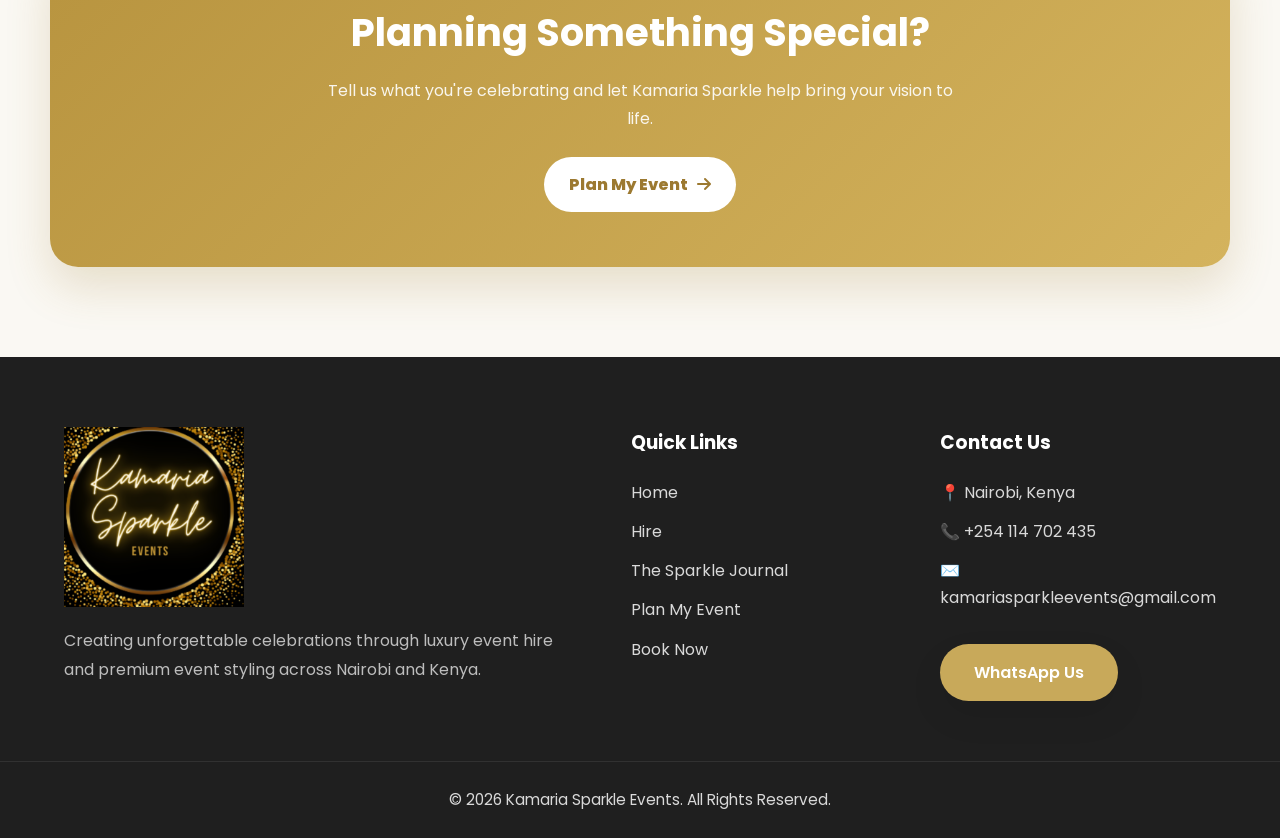
==== commit 84892cd0: "Add Sparkle Journal and update navigation2" ====
--- a/journal.html
+++ b/journal.html
@@ -4,86 +4,943 @@
 <meta charset="UTF-8">
 <meta name="viewport" content="width=device-width, initial-scale=1.0">
 <title>The Sparkle Journal | Kamaria Sparkle Events</title>
-<meta name="description" content="Event planning ideas, party tips, décor inspiration and event hire guides from Kamaria Sparkle Events in Nairobi, Kenya.">
-<link rel="icon" href="assets/images/logos/logo.png">
+<meta name="description" content="Event planning ideas, party tips, celebration inspiration and event hire guides from Kamaria Sparkle Events in Nairobi, Kenya.">
 <link rel="stylesheet" href="assets/css/style.css">
+<link rel="stylesheet" href="https://cdnjs.cloudflare.com/ajax/libs/font-awesome/6.7.2/css/all.min.css">
+
 <style>
-body{margin:0;background:#faf8f3;color:#222;font-family:Arial,sans-serif}
-.topbar{background:#111;color:#fff;padding:18px 22px}
-.topbar-inner{max-width:1100px;margin:auto;display:flex;align-items:center;justify-content:space-between;gap:20px}
-.topbar img{height:62px;width:auto}
-.topbar a{color:#fff;text-decoration:none}
-.journal-wrap{max-width:980px;margin:0 auto;padding:60px 22px}
-.journal-hero{text-align:center;padding:30px 0 55px}
-.journal-hero .tag{display:inline-block;color:#b38d3c;font-weight:700;letter-spacing:.12em;text-transform:uppercase;font-size:.8rem;margin-bottom:16px}
-.journal-hero h1{font-size:clamp(2.3rem,5vw,4rem);margin:0 0 18px}
-.journal-hero p{max-width:680px;margin:auto;line-height:1.7;color:#666;font-size:1.05rem}
-.article{background:#fff;border-radius:24px;padding:38px;margin:28px 0;box-shadow:0 12px 35px rgba(0,0,0,.06);border:1px solid rgba(199,163,77,.15)}
-.article .category{color:#b38d3c;font-size:.75rem;font-weight:700;letter-spacing:.12em}
-.article h2{font-size:clamp(1.6rem,3vw,2.3rem);margin:10px 0 18px}
-.article h3{margin-top:28px}
-.article p,.article li{line-height:1.75;color:#555}
-.back{display:inline-flex;margin-top:15px;color:#b38d3c;font-weight:700;text-decoration:none}
-@media(max-width:650px){.topbar-inner{flex-direction:column}.article{padding:26px}}
+/* ==========================================================
+   THE SPARKLE JOURNAL — PREMIUM EDITORIAL PAGE
+========================================================== */
+
+body.journal-page{
+    background:#faf8f3;
+}
+
+.journal-page .navbar{
+    position:relative;
+    z-index:1000;
+}
+
+.journal-main{
+    width:100%;
+    padding:205px 22px 90px;
+    box-sizing:border-box;
+}
+
+.journal-shell{
+    max-width:1180px;
+    margin:0 auto;
+}
+
+/* Hero */
+.journal-hero{
+    position:relative;
+    overflow:hidden;
+    border-radius:30px;
+    min-height:390px;
+    display:flex;
+    align-items:flex-end;
+    margin-bottom:55px;
+    background:
+        linear-gradient(90deg,rgba(14,14,14,.92) 0%,rgba(14,14,14,.72) 48%,rgba(14,14,14,.28) 100%),
+        url("assets/images/plan/birthday.jpg") center/cover no-repeat;
+    box-shadow:0 24px 55px rgba(0,0,0,.12);
+}
+
+.journal-hero::after{
+    content:"";
+    position:absolute;
+    width:220px;
+    height:220px;
+    border:1px solid rgba(215,177,83,.45);
+    border-radius:50%;
+    right:-80px;
+    top:-80px;
+}
+
+.journal-hero-content{
+    position:relative;
+    z-index:2;
+    max-width:720px;
+    padding:58px;
+    color:#fff;
+}
+
+.journal-kicker{
+    display:inline-flex;
+    align-items:center;
+    gap:9px;
+    color:#e1bd61;
+    font-size:.78rem;
+    font-weight:800;
+    letter-spacing:.16em;
+    text-transform:uppercase;
+    margin-bottom:18px;
+}
+
+.journal-hero h1{
+    margin:0 0 18px;
+    font-size:clamp(2.5rem,5vw,4.8rem);
+    line-height:1.02;
+    letter-spacing:-.03em;
+}
+
+.journal-hero p{
+    margin:0;
+    max-width:650px;
+    font-size:1.05rem;
+    line-height:1.75;
+    color:rgba(255,255,255,.86);
+}
+
+/* Category navigation */
+.journal-categories{
+    display:flex;
+    flex-wrap:wrap;
+    gap:10px;
+    justify-content:center;
+    margin:0 auto 48px;
+}
+
+.journal-category{
+    display:inline-flex;
+    align-items:center;
+    padding:11px 18px;
+    border:1px solid rgba(199,163,77,.35);
+    border-radius:999px;
+    color:#5a4a2b;
+    background:#fff;
+    text-decoration:none;
+    font-size:.88rem;
+    font-weight:700;
+    transition:.2s ease;
+}
+
+.journal-category:hover,
+.journal-category.active{
+    background:#c9a44f;
+    color:#fff;
+    border-color:#c9a44f;
+}
+
+/* Featured story */
+.journal-feature{
+    display:grid;
+    grid-template-columns:1.08fr .92fr;
+    min-height:360px;
+    background:#fff;
+    border-radius:26px;
+    overflow:hidden;
+    box-shadow:0 16px 40px rgba(0,0,0,.07);
+    border:1px solid rgba(199,163,77,.16);
+    margin-bottom:58px;
+}
+
+.journal-feature-image{
+    min-height:360px;
+    background:url("assets/images/plan/birthday.jpg") center/cover no-repeat;
+}
+
+.journal-feature-content{
+    padding:46px;
+    display:flex;
+    flex-direction:column;
+    justify-content:center;
+}
+
+.journal-label{
+    color:#b38d3c;
+    font-size:.74rem;
+    font-weight:800;
+    letter-spacing:.14em;
+    text-transform:uppercase;
+    margin-bottom:13px;
+}
+
+.journal-feature h2{
+    margin:0 0 16px;
+    font-size:clamp(1.8rem,3vw,2.65rem);
+    line-height:1.15;
+}
+
+.journal-feature p{
+    margin:0 0 24px;
+    color:#66717c;
+    line-height:1.7;
+}
+
+.journal-read{
+    display:inline-flex;
+    align-items:center;
+    gap:9px;
+    width:max-content;
+    color:#b38d3c;
+    font-weight:800;
+    text-decoration:none;
+}
+
+.journal-read:hover{
+    gap:13px;
+}
+
+/* Latest stories */
+.journal-heading{
+    text-align:center;
+    margin-bottom:30px;
+}
+
+.journal-heading h2{
+    margin:0 0 10px;
+    font-size:clamp(1.8rem,3vw,2.5rem);
+}
+
+.journal-heading p{
+    margin:0;
+    color:#6c737b;
+}
+
+.journal-cards{
+    display:grid;
+    grid-template-columns:repeat(3,1fr);
+    gap:24px;
+    margin-bottom:75px;
+}
+
+.journal-card{
+    overflow:hidden;
+    background:#fff;
+    border-radius:22px;
+    border:1px solid rgba(199,163,77,.16);
+    box-shadow:0 12px 32px rgba(0,0,0,.055);
+}
+
+.journal-card-image{
+    height:205px;
+    background-position:center;
+    background-size:cover;
+}
+
+.journal-card:nth-child(1) .journal-card-image{
+    background-image:url("assets/images/plan/birthday.jpg");
+}
+
+.journal-card:nth-child(2) .journal-card-image{
+    background-image:url("assets/images/plan/equipment-hire.jpg");
+}
+
+.journal-card:nth-child(3) .journal-card-image{
+    background-image:url("assets/images/plan/baby-shower.jpg");
+}
+
+.journal-card-body{
+    padding:25px;
+}
+
+.journal-card-body h3{
+    margin:7px 0 12px;
+    font-size:1.25rem;
+    line-height:1.3;
+}
+
+.journal-card-body p{
+    margin:0 0 20px;
+    color:#68717a;
+    line-height:1.65;
+    font-size:.94rem;
+}
+
+/* Full articles */
+.journal-articles{
+    max-width:900px;
+    margin:0 auto;
+}
+
+.journal-article{
+    scroll-margin-top:190px;
+    background:#fff;
+    border-radius:26px;
+    padding:45px;
+    margin:28px 0;
+    border:1px solid rgba(199,163,77,.16);
+    box-shadow:0 14px 36px rgba(0,0,0,.055);
+}
+
+.journal-article .journal-label{
+    margin-bottom:10px;
+}
+
+.journal-article h2{
+    margin:0 0 18px;
+    font-size:clamp(1.75rem,3vw,2.45rem);
+    line-height:1.2;
+}
+
+.journal-article h3{
+    margin:28px 0 8px;
+    font-size:1.08rem;
+}
+
+.journal-article p{
+    margin:0;
+    color:#59636c;
+    line-height:1.8;
+}
+
+.journal-article .back{
+    display:inline-flex;
+    margin-top:25px;
+    color:#b38d3c;
+    font-weight:800;
+    text-decoration:none;
+}
+
+/* Bottom CTA */
+.journal-cta{
+    margin-top:70px;
+    padding:55px 30px;
+    border-radius:28px;
+    text-align:center;
+    background:linear-gradient(135deg,#b8943f,#d4b35d);
+    color:#fff;
+    box-shadow:0 20px 45px rgba(157,122,39,.2);
+}
+
+.journal-cta h2{
+    margin:0 0 12px;
+    font-size:clamp(1.8rem,3vw,2.6rem);
+}
+
+.journal-cta p{
+    max-width:650px;
+    margin:0 auto 25px;
+    line-height:1.7;
+    color:rgba(255,255,255,.9);
+}
+
+.journal-cta a{
+    display:inline-flex;
+    align-items:center;
+    gap:9px;
+    padding:14px 25px;
+    border-radius:999px;
+    background:#fff;
+    color:#9c7930;
+    text-decoration:none;
+    font-weight:800;
+}
+
+/* Mobile */
+@media(max-width:900px){
+    .journal-main{
+        padding-top:175px;
+    }
+
+    .journal-hero{
+        min-height:360px;
+    }
+
+    .journal-hero-content{
+        padding:42px;
+    }
+
+    .journal-feature{
+        grid-template-columns:1fr;
+    }
+
+    .journal-feature-image{
+        min-height:260px;
+    }
+
+    .journal-cards{
+        grid-template-columns:1fr;
+    }
+}
+
+@media(max-width:600px){
+    .journal-main{
+        padding:145px 14px 65px;
+    }
+
+    .journal-hero{
+        min-height:430px;
+        border-radius:22px;
+        background-position:center;
+    }
+
+    .journal-hero-content{
+        padding:30px 25px;
+    }
+
+    .journal-hero h1{
+        font-size:2.45rem;
+    }
+
+    .journal-feature-content,
+    .journal-article{
+        padding:28px 24px;
+    }
+
+    .journal-feature-image{
+        min-height:220px;
+    }
+
+    .journal-category{
+        padding:9px 14px;
+        font-size:.8rem;
+    }
+
+    .journal-article{
+        scroll-margin-top:150px;
+    }
+}
 </style>
+
 </head>
-<body>
-<header class="topbar">
-<div class="topbar-inner">
-<a href="index.html"><img src="assets/images/logos/logo-header.png" alt="Kamaria Sparkle Events"></a>
-<a href="index.html">← Back to Kamaria Sparkle</a>
-</div>
+
+<body class="journal-page" id="top">
+
+<header id="header">
+
+    <nav class="navbar">
+
+        <!-- ================= Logo ================= -->
+
+        <a href="index.html#hero" class="logo">
+
+            <img
+                src="assets/images/logos/logo-header.png"
+                alt="Kamaria Sparkle Events">
+
+        </a>
+
+        <!-- ================= Navigation ================= -->
+
+        <ul class="nav-links">
+
+            <li>
+
+                <a href="index.html#hero">
+
+                    <i class="fa-solid fa-house"></i>
+
+                    <span>Home</span>
+
+                </a>
+
+            </li>
+
+            <li>
+
+                <a href="index.html#hire">
+
+                    <i class="fa-solid fa-tent"></i>
+
+                    <span>Hire</span>
+
+                </a>
+
+            </li>
+
+            <li>
+
+                <a href="journal.html" class="active">
+
+                    <i class="fa-solid fa-book-open"></i>
+
+                    <span>The Sparkle Journal</span>
+
+                </a>
+
+            </li>
+
+            <li>
+
+                <a href="index.html#plan">
+
+                    <i class="fa-solid fa-wand-magic-sparkles"></i>
+
+                    <span>Plan My Event</span>
+
+                </a>
+
+            </li>
+
+        </ul>
+
+        <!-- ================= Right Side ================= -->
+
+        <div class="nav-right">
+
+            <a
+
+                href="https://wa.me/254114702435?text=Hello%20Kamaria%20Sparkle!%20I%20would%20like%20to%20book%20an%20event."
+
+                target="_blank"
+
+                class="nav-btn">
+
+                <i class="fa-brands fa-whatsapp"></i>
+
+                <span>Book Now</span>
+
+            </a>
+
+            <button
+
+                class="menu-toggle"
+
+                aria-label="Open Menu">
+
+                <i class="fa-solid fa-bars"></i>
+
+            </button>
+
+        </div>
+
+    </nav>
+
 </header>
-<main class="journal-wrap">
-<section class="journal-hero">
-<span class="tag">The Sparkle Journal</span>
-<h1>Ideas for Celebrations Worth Remembering</h1>
-<p>Practical event planning tips, celebration ideas and helpful guides for families, businesses and anyone planning something special in Nairobi and across Kenya.</p>
-</section>
-<article class="article" id="birthday-party-ideas">
-<span class="category">PARTY IDEAS</span>
-<h2>10 Birthday Party Ideas in Nairobi That Kids Will Love</h2>
-<p>Planning a child's birthday does not have to mean trying to organise everything at once. Start with the experience you want the children to have, then build the décor, entertainment and equipment around it.</p>
-<h3>1. Create a clear theme</h3>
-<p>Choose one simple theme and let it guide the colours, backdrop, balloons and cake area. A strong theme makes the whole setup feel intentional.</p>
-<h3>2. Add a Bubble House or castle</h3>
-<p>A dedicated play feature gives children something exciting to enjoy while also becoming part of the visual setup.</p>
-<h3>3. Create a photo area</h3>
-<p>A styled backdrop and balloon installation can give parents a beautiful place to capture the day's memories.</p>
-<h3>4. Think about the guest experience</h3>
-<p>Plan shade, seating, movement between activities and enough space for the equipment you hire.</p>
-<h3>5. Keep the details coordinated</h3>
-<p>Matching colours across the balloons, tables, cake area and signage can make even a simple celebration feel polished.</p>
-<a class="back" href="#top">Back to top ↑</a>
-</article>
-<article class="article" id="event-planning-nairobi">
-<span class="category">EVENT PLANNING</span>
-<h2>How to Plan a Memorable Event in Nairobi</h2>
-<p>A successful celebration usually starts with a clear plan. Before booking suppliers, decide what the event should feel like, who is attending and what matters most to you.</p>
-<h3>Start with the occasion and guest list</h3>
-<p>Your guest numbers and type of event will influence the venue, seating, entertainment, décor and equipment you need.</p>
-<h3>Choose the experience before the extras</h3>
-<p>Decide on the main experience first. For a children's party that might be a play feature; for an adult celebration it could be styling, music, food or an outdoor cinema.</p>
-<h3>Book important suppliers early</h3>
-<p>Popular dates can fill quickly. Confirm the venue and key equipment or styling requirements before leaving everything to the last minute.</p>
-<h3>Leave room for setup</h3>
-<p>Ask suppliers about delivery, setup and collection times so that the event space is ready before guests arrive.</p>
-<a class="back" href="#top">Back to top ↑</a>
-</article>
-<article class="article" id="event-equipment-hire">
-<span class="category">HIRE GUIDE</span>
-<h2>What to Consider Before Hiring Event Equipment</h2>
-<p>When comparing event hire options, price is only one part of the decision. The quality of the equipment and the service behind it can make a big difference to your event.</p>
-<h3>Check the condition and presentation</h3>
-<p>Clean, well-maintained equipment will fit much better into a carefully styled celebration.</p>
-<h3>Ask what is included</h3>
-<p>Confirm whether delivery, setup, collection, an attendant or supporting equipment is included in the package.</p>
-<h3>Consider the space</h3>
-<p>Measure the available area and check access before booking larger equipment such as castles, Bubble Houses, tents or cinema screens.</p>
-<h3>Confirm timing</h3>
-<p>Agree on delivery and setup times in advance so there are no surprises on the day.</p>
-<a class="back" href="#top">Back to top ↑</a>
-</article>
+
+
+<main class="journal-main" id="top">
+    <div class="journal-shell">
+
+        <section class="journal-hero">
+            <div class="journal-hero-content">
+                <span class="journal-kicker">
+                    <i class="fa-solid fa-book-open"></i>
+                    The Sparkle Journal
+                </span>
+
+                <h1>Ideas for Celebrations Worth Remembering</h1>
+
+                <p>
+                    Practical event planning tips, celebration ideas and helpful guides
+                    for families, businesses and anyone planning something special in
+                    Nairobi and across Kenya.
+                </p>
+            </div>
+        </section>
+
+        <nav class="journal-categories" aria-label="Journal categories">
+            <a class="journal-category active" href="#latest">Latest</a>
+            <a class="journal-category" href="#birthday-party-ideas">Party Ideas</a>
+            <a class="journal-category" href="#event-planning-nairobi">Planning</a>
+            <a class="journal-category" href="#event-equipment-hire">Hire Guides</a>
+        </nav>
+
+        <section class="journal-feature" id="latest">
+            <div class="journal-feature-image" role="img" aria-label="Birthday celebration setup"></div>
+
+            <div class="journal-feature-content">
+                <span class="journal-label">Featured Story • Party Ideas</span>
+
+                <h2>10 Birthday Party Ideas in Nairobi That Kids Will Love</h2>
+
+                <p>
+                    From choosing a theme to adding a Bubble House or castle,
+                    discover practical ways to create a birthday that feels
+                    exciting, polished and memorable.
+                </p>
+
+                <a class="journal-read" href="#birthday-party-ideas">
+                    Read the Guide
+                    <i class="fa-solid fa-arrow-right"></i>
+                </a>
+            </div>
+        </section>
+
+        <section aria-labelledby="latest-stories-title">
+            <div class="journal-heading">
+                <span class="journal-label">From the Journal</span>
+                <h2 id="latest-stories-title">Planning Made Easier</h2>
+                <p>Useful ideas and guides for your next celebration.</p>
+            </div>
+
+            <div class="journal-cards">
+
+                <article class="journal-card">
+                    <div class="journal-card-image" role="img" aria-label="Birthday celebration"></div>
+                    <div class="journal-card-body">
+                        <span class="journal-label">Party Ideas</span>
+                        <h3>10 Birthday Party Ideas in Nairobi That Kids Will Love</h3>
+                        <p>
+                            Simple ideas for themes, play features, photo areas and
+                            a better guest experience.
+                        </p>
+                        <a class="journal-read" href="#birthday-party-ideas">
+                            Read Guide <i class="fa-solid fa-arrow-right"></i>
+                        </a>
+                    </div>
+                </article>
+
+                <article class="journal-card">
+                    <div class="journal-card-image" role="img" aria-label="Event equipment"></div>
+                    <div class="journal-card-body">
+                        <span class="journal-label">Hire Guide</span>
+                        <h3>What to Consider Before Hiring Event Equipment</h3>
+                        <p>
+                            Know what to check before booking castles, Bubble Houses,
+                            cinema setups and other equipment.
+                        </p>
+                        <a class="journal-read" href="#event-equipment-hire">
+                            Read Guide <i class="fa-solid fa-arrow-right"></i>
+                        </a>
+                    </div>
+                </article>
+
+                <article class="journal-card">
+                    <div class="journal-card-image" role="img" aria-label="Baby shower celebration"></div>
+                    <div class="journal-card-body">
+                        <span class="journal-label">Planning</span>
+                        <h3>How to Plan a Memorable Event in Nairobi</h3>
+                        <p>
+                            A practical starting point for venues, guest experience,
+                            suppliers and event-day preparation.
+                        </p>
+                        <a class="journal-read" href="#event-planning-nairobi">
+                            Read Guide <i class="fa-solid fa-arrow-right"></i>
+                        </a>
+                    </div>
+                </article>
+
+            </div>
+        </section>
+
+        <section class="journal-articles">
+
+            <article class="journal-article" id="birthday-party-ideas">
+                <span class="journal-label">Party Ideas</span>
+                <h2>10 Birthday Party Ideas in Nairobi That Kids Will Love</h2>
+
+                <p>
+                    Planning a child's birthday does not have to mean trying to
+                    organise everything at once. Start with the experience you want
+                    the children to have, then build the décor, entertainment and
+                    equipment around it.
+                </p>
+
+                <h3>1. Create a clear theme</h3>
+                <p>
+                    Choose one simple theme and let it guide the colours, backdrop,
+                    balloons and cake area. A strong theme makes the whole setup feel intentional.
+                </p>
+
+                <h3>2. Add a Bubble House or castle</h3>
+                <p>
+                    A dedicated play feature gives children something exciting to enjoy
+                    while also becoming part of the visual setup.
+                </p>
+
+                <h3>3. Create a photo area</h3>
+                <p>
+                    A styled backdrop and balloon installation can give parents a
+                    beautiful place to capture the day's memories.
+                </p>
+
+                <h3>4. Think about the guest experience</h3>
+                <p>
+                    Plan shade, seating, movement between activities and enough space
+                    for the equipment you hire.
+                </p>
+
+                <h3>5. Keep the details coordinated</h3>
+                <p>
+                    Matching colours across the balloons, tables, cake area and signage
+                    can make even a simple celebration feel polished.
+                </p>
+
+                <a class="back" href="#top">Back to Journal ↑</a>
+            </article>
+
+            <article class="journal-article" id="event-planning-nairobi">
+                <span class="journal-label">Event Planning</span>
+                <h2>How to Plan a Memorable Event in Nairobi</h2>
+
+                <p>
+                    A successful celebration usually starts with a clear plan. Before
+                    booking suppliers, decide what the event should feel like, who is
+                    attending and what matters most to you.
+                </p>
+
+                <h3>Start with the occasion and guest list</h3>
+                <p>
+                    Your guest numbers and type of event will influence the venue,
+                    seating, entertainment, décor and equipment you need.
+                </p>
+
+                <h3>Choose the experience before the extras</h3>
+                <p>
+                    Decide on the main experience first. For a children's party that
+                    might be a play feature; for an adult celebration it could be
+                    styling, music, food or an outdoor cinema.
+                </p>
+
+                <h3>Book important suppliers early</h3>
+                <p>
+                    Popular dates can fill quickly. Confirm the venue and key equipment
+                    or styling requirements before leaving everything to the last minute.
+                </p>
+
+                <h3>Leave room for setup</h3>
+                <p>
+                    Ask suppliers about delivery, setup and collection times so that the
+                    event space is ready before guests arrive.
+                </p>
+
+                <a class="back" href="#top">Back to Journal ↑</a>
+            </article>
+
+            <article class="journal-article" id="event-equipment-hire">
+                <span class="journal-label">Hire Guide</span>
+                <h2>What to Consider Before Hiring Event Equipment</h2>
+
+                <p>
+                    When comparing event hire options, price is only one part of the
+                    decision. The quality of the equipment and the service behind it
+                    can make a big difference to your event.
+                </p>
+
+                <h3>Check the condition and presentation</h3>
+                <p>
+                    Clean, well-maintained equipment will fit much better into a carefully
+                    styled celebration.
+                </p>
+
+                <h3>Ask what is included</h3>
+                <p>
+                    Confirm whether delivery, setup, collection, an attendant or
+                    supporting equipment is included in the package.
+                </p>
+
+                <h3>Consider the space</h3>
+                <p>
+                    Measure the available area and check access before booking larger
+                    equipment such as castles, Bubble Houses, tents or cinema screens.
+                </p>
+
+                <h3>Confirm timing</h3>
+                <p>
+                    Agree on delivery and setup times in advance so there are no surprises
+                    on the day.
+                </p>
+
+                <a class="back" href="#top">Back to Journal ↑</a>
+            </article>
+
+        </section>
+
+        <section class="journal-cta">
+            <h2>Planning Something Special?</h2>
+            <p>
+                Tell us what you're celebrating and let Kamaria Sparkle help bring
+                your vision to life.
+            </p>
+
+            <a href="index.html#plan">
+                Plan My Event
+                <i class="fa-solid fa-arrow-right"></i>
+            </a>
+        </section>
+
+    </div>
 </main>
+
+
+<footer>
+
+    <div class="container footer-container">
+
+        <div class="footer-logo">
+
+            <img src="assets/images/logos/logo-header.png"
+                alt="Kamaria Sparkle Events">
+
+            <p>
+
+                Creating unforgettable celebrations through
+                luxury event hire and premium event styling
+                across Nairobi and Kenya.
+
+            </p>
+
+        </div>
+
+        <div class="footer-links">
+
+            <h3>
+
+                Quick Links
+
+            </h3>
+
+            <ul>
+    <li><a href="index.html">Home</a></li>
+    <li><a href="index.html#hire">Hire</a></li>
+    <li><a href="journal.html">The Sparkle Journal</a></li>
+    <li><a href="index.html#plan">Plan My Event</a></li>
+    <li><a href="https://wa.me/254114702435?text=Hi%20Kamaria%20Sparkle%20Events%2C%20I%27d%20like%20to%20book%20an%20event." target="_blank" rel="noopener">Book Now</a></li>
+</ul>
+
+        </div>
+
+        <div class="footer-contact">
+
+            <h3>
+
+                Contact Us
+
+            </h3>
+
+            <p>
+
+                📍 Nairobi, Kenya
+
+            </p>
+
+            <p>
+
+                📞 +254 114 702 435
+
+            </p>
+
+            <p>
+
+                ✉️ kamariasparkleevents@gmail.com
+
+            </p>
+
+            <a href="https://wa.me/254114702435"
+                target="_blank"
+                class="btn-primary">
+
+                WhatsApp Us
+
+            </a>
+
+        </div>
+
+    </div>
+
+    <div class="footer-bottom">
+
+        <p>
+
+            © 2026 Kamaria Sparkle Events. All Rights Reserved.
+
+        </p>
+
+    </div>
+
+</footer>
+
+<!-- ==========================================
+     FLOATING PAGE CONTROLS
+========================================== -->
+
+<a
+    href="#top"
+    id="back-to-top"
+    class="floating-control back-to-top"
+    aria-label="Back to top"
+    title="Back to top">
+    <i class="fa-solid fa-arrow-up"></i>
+</a>
+
+<a
+    href="https://wa.me/254114702435?text=Hi%20Kamaria%20Sparkle%20Events%2C%20I'd%20like%20to%20make%20an%20enquiry%20about%20an%20event."
+    target="_blank"
+    rel="noopener"
+    class="floating-control floating-whatsapp"
+    aria-label="Chat with Kamaria Sparkle on WhatsApp"
+    title="Chat with us on WhatsApp">
+    <i class="fa-brands fa-whatsapp"></i>
+</a>
+
+<style>
+.floating-control{
+    position:fixed;
+    right:22px;
+    width:50px;
+    height:50px;
+    border-radius:50%;
+    display:flex;
+    align-items:center;
+    justify-content:center;
+    text-decoration:none;
+    z-index:9999;
+    transition:opacity .25s ease,transform .25s ease,box-shadow .25s ease;
+}
+.floating-control:hover{
+    transform:translateY(-3px);
+}
+.back-to-top{
+    bottom:88px;
+    background:#111;
+    color:#fff;
+    opacity:0;
+    visibility:hidden;
+    transform:translateY(10px);
+    box-shadow:0 8px 22px rgba(0,0,0,.18);
+}
+.back-to-top.show{
+    opacity:1;
+    visibility:visible;
+    transform:translateY(0);
+}
+.floating-whatsapp{
+    bottom:22px;
+    background:#25D366;
+    color:#fff;
+    font-size:1.5rem;
+    box-shadow:0 8px 22px rgba(0,0,0,.2);
+}
+@media(max-width:600px){
+    .floating-control{
+        right:15px;
+        width:46px;
+        height:46px;
+    }
+    .back-to-top{
+        bottom:76px;
+    }
+    .floating-whatsapp{
+        bottom:18px;
+    }
+}
+</style>
+
+<script>
+(function(){
+    const backToTop = document.getElementById("back-to-top");
+
+    if (!backToTop) return;
+
+    function updateBackToTop(){
+        if (window.scrollY > 450){
+            backToTop.classList.add("show");
+        } else {
+            backToTop.classList.remove("show");
+        }
+    }
+
+    window.addEventListener("scroll", updateBackToTop, { passive:true });
+
+    backToTop.addEventListener("click", function(event){
+        event.preventDefault();
+
+        window.scrollTo({
+            top: 0,
+            behavior: "smooth"
+        });
+    });
+
+    updateBackToTop();
+})();
+</script>
+
+
+
 </body>
 </html>
